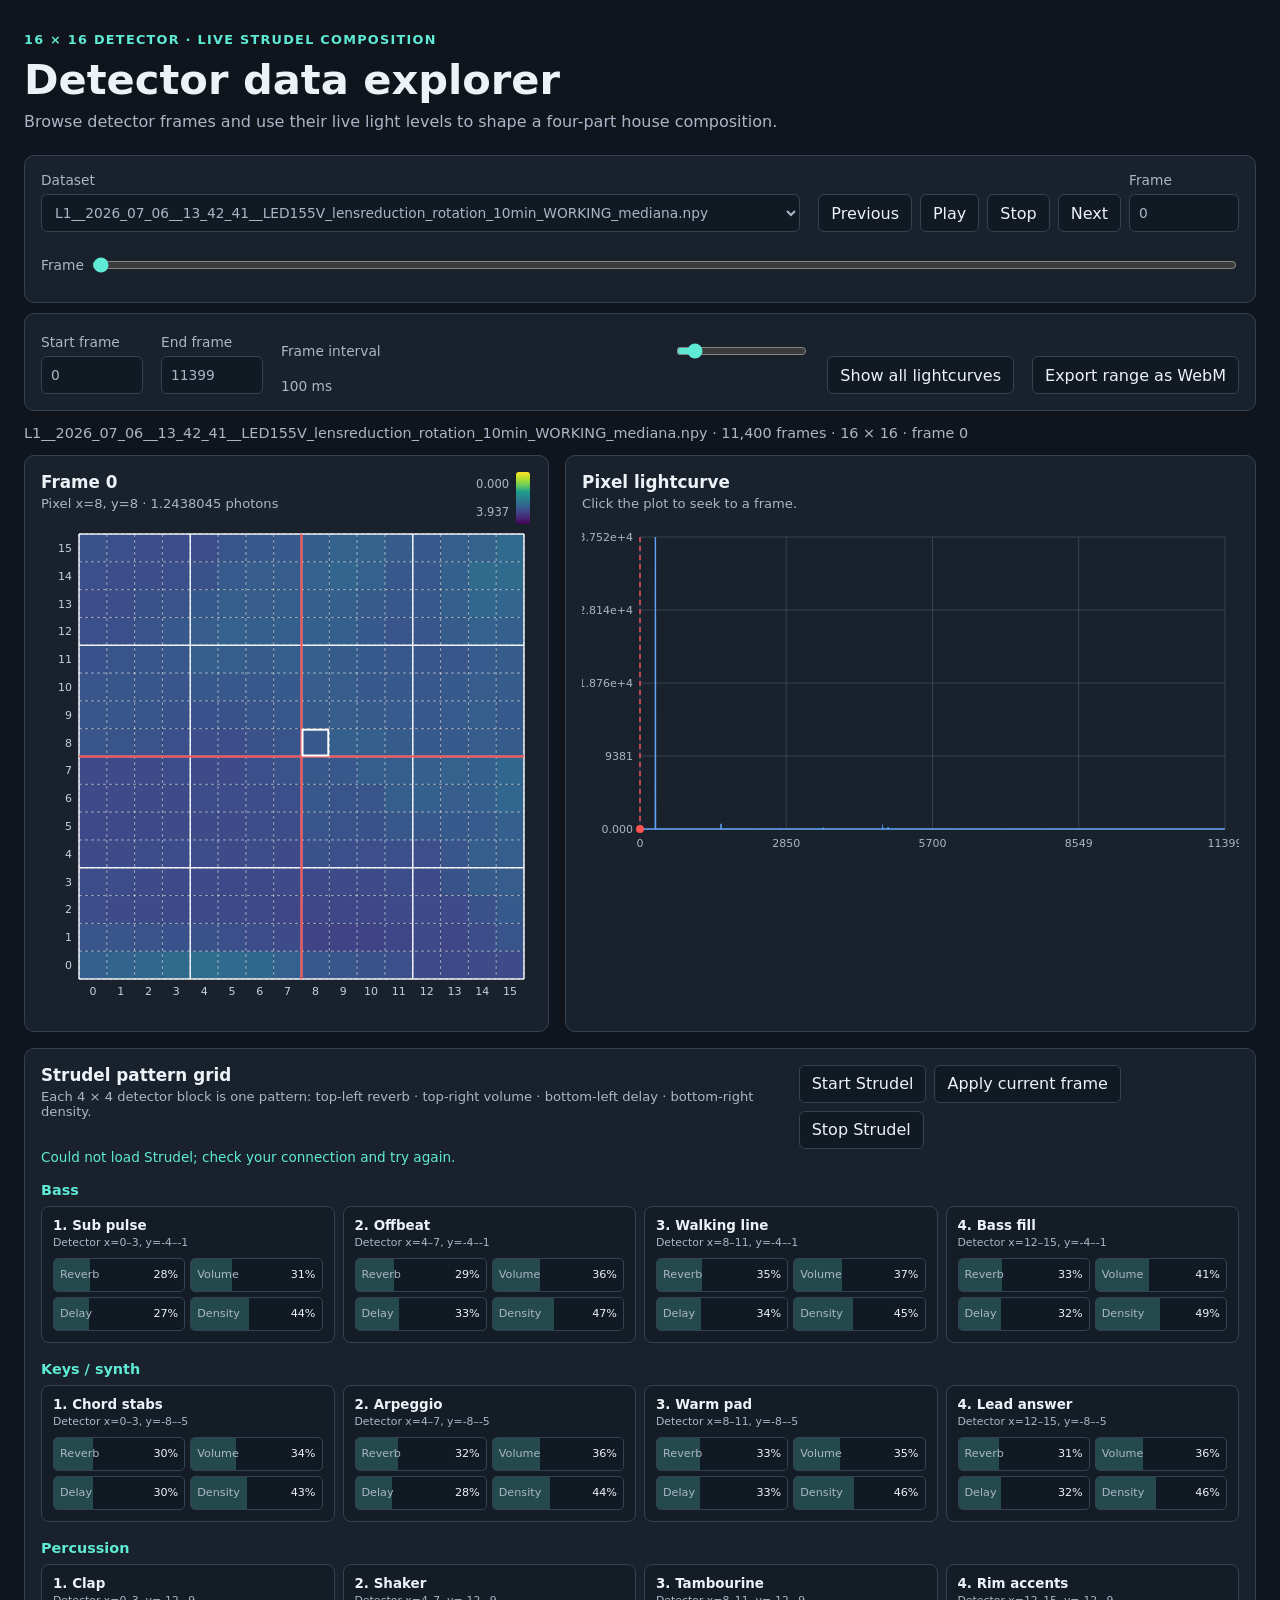
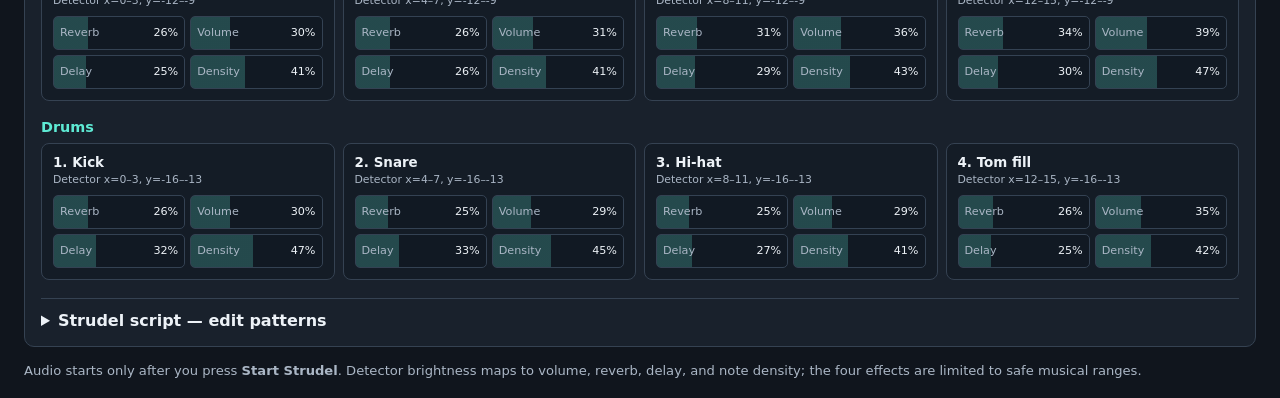
==== index.html @ 8b839a68 "First commit" ====
<!doctype html>
<html lang="en">
  <head>
    <meta charset="utf-8">
    <meta name="viewport" content="width=device-width, initial-scale=1">
    <title>Detector data explorer</title>
    <link rel="stylesheet" href="style.css">
    <script type="module" src="app.js"></script>
  </head>
  <body>
    <main>
      <header>
        <p class="eyebrow">16 × 16 detector · live Strudel composition</p>
        <h1>Detector data explorer</h1>
        <p class="intro">Browse detector frames and use their live light levels to shape a four-part house composition.</p>
      </header>

      <section class="toolbar" aria-label="Dataset and playback controls">
        <label class="dataset-control">
          Dataset
          <select id="dataset"></select>
        </label>
        <div class="transport">
          <button id="previous" type="button">Previous</button>
          <button id="play" type="button">Play</button>
          <button id="stop" type="button">Stop</button>
          <button id="next" type="button">Next</button>
          <label>Frame <input id="frame-number" type="number" min="0" value="0"></label>
        </div>
        <label class="frame-slider">Frame <input id="frame-slider" type="range" min="0" max="0" value="0"></label>
      </section>

      <section class="range-controls" aria-label="Playback settings">
        <label>Start frame <input id="start-frame" type="number" min="0" value="0"></label>
        <label>End frame <input id="end-frame" type="number" min="0" value="0"></label>
        <label class="speed-control">Frame interval <input id="speed" type="range" min="20" max="1000" step="10" value="100"><output id="speed-label">100 ms</output></label>
        <button id="all-curves" type="button" aria-pressed="false">Show all lightcurves</button>
        <button id="export-animation" type="button">Export range as WebM</button>
      </section>

      <p id="status" role="status" aria-live="polite">Loading datasets…</p>
      <p id="error" class="error" role="alert" hidden></p>

      <div class="visualizations">
        <section class="panel detector-panel">
          <div class="panel-heading">
            <div>
              <h2 id="frame-title">Detector frame</h2>
              <p id="pixel-readout">Select a detector pixel</p>
            </div>
            <div class="color-scale" aria-label="Color scale">
              <span id="scale-min"></span>
              <span class="viridis-gradient"></span>
              <span id="scale-max"></span>
            </div>
          </div>
          <canvas id="detector" aria-label="Detector heatmap; click a pixel to select it"></canvas>
        </section>

        <section class="panel lightcurve-panel">
          <div class="panel-heading">
            <div>
              <h2>Pixel lightcurve</h2>
              <p>Click the plot to seek to a frame.</p>
            </div>
          </div>
          <canvas id="lightcurve" aria-label="Selected pixel photon counts over frames"></canvas>
        </section>
      </div>

      <section id="all-curves-panel" class="panel all-curves-panel" hidden>
        <div class="panel-heading">
          <div>
            <h2>All detector lightcurves</h2>
            <p>Each line represents one detector pixel.</p>
          </div>
        </div>
        <canvas id="all-curves-chart" aria-label="Lightcurves for all detector pixels"></canvas>
      </section>

      <section class="panel music-panel">
        <div class="panel-heading">
          <div>
            <h2>Strudel pattern grid</h2>
            <p>Each 4 × 4 detector block is one pattern: top-left reverb · top-right volume · bottom-left delay · bottom-right density.</p>
          </div>
          <div class="strudel-actions">
            <button id="strudel-start" type="button" disabled>Start Strudel</button>
            <button id="strudel-update" type="button" disabled>Apply current frame</button>
            <button id="strudel-stop" type="button" disabled>Stop Strudel</button>
          </div>
        </div>
        <p id="strudel-status" role="status" aria-live="polite">Strudel is not running.</p>
        <div id="pattern-grid" class="pattern-grid" aria-label="Sixteen Strudel patterns and their live controls"></div>
        <details class="code-details">
          <summary>Strudel script — edit patterns</summary>
          <p>Edit the pattern expressions below, keeping the control placeholders if you want detector-driven controls. While Strudel is playing, code edits are applied live.</p>
          <textarea id="strudel-code" spellcheck="false" aria-label="Editable Strudel pattern script"></textarea>
        </details>
      </section>

      <footer>
        <p>Audio starts only after you press <strong>Start Strudel</strong>. Detector brightness maps to volume, reverb, delay, and note density; the four effects are limited to safe musical ranges.</p>
      </footer>
    </main>
  </body>
</html>
---- style.css ----
:root {
  color-scheme: dark;
  font-family: Inter, ui-sans-serif, system-ui, -apple-system, BlinkMacSystemFont, "Segoe UI", sans-serif;
  background: #10151d;
  color: #edf2f7;
  font-synthesis: none;
  --panel: #19212c;
  --line: #354252;
  --muted: #aab6c5;
  --accent: #5eead4;
}

* {
  box-sizing: border-box;
}

body {
  margin: 0;
  min-width: 320px;
}

main {
  width: min(1280px, 100%);
  margin: 0 auto;
  padding: 32px 24px 20px;
}

header {
  margin-bottom: 24px;
}

.eyebrow {
  margin: 0 0 8px;
  color: var(--accent);
  font-size: 0.8rem;
  font-weight: 700;
  letter-spacing: 0.1em;
  text-transform: uppercase;
}

h1,
h2,
p {
  margin-top: 0;
}

h1 {
  margin-bottom: 8px;
  font-size: clamp(1.8rem, 4vw, 2.6rem);
}

.intro,
.panel-heading p,
footer {
  color: var(--muted);
}

.toolbar,
.range-controls {
  display: flex;
  flex-wrap: wrap;
  align-items: end;
  gap: 12px 18px;
  padding: 16px;
  background: var(--panel);
  border: 1px solid var(--line);
  border-radius: 10px;
}

.range-controls {
  margin-top: 10px;
}

label {
  display: grid;
  gap: 6px;
  color: var(--muted);
  font-size: 0.86rem;
}

input,
select,
button {
  min-height: 38px;
  border: 1px solid var(--line);
  border-radius: 6px;
  background: #111923;
  color: inherit;
  font: inherit;
}

input,
select {
  padding: 7px 9px;
}

input[type="range"] {
  padding: 0;
  accent-color: var(--accent);
}

button {
  padding: 7px 12px;
  cursor: pointer;
}

button:hover {
  border-color: var(--accent);
}

button:focus-visible,
input:focus-visible,
select:focus-visible {
  outline: 2px solid var(--accent);
  outline-offset: 2px;
}

.dataset-control {
  flex: 1 1 260px;
}

.dataset-control select {
  width: 100%;
}

.transport {
  display: flex;
  flex-wrap: wrap;
  align-items: end;
  gap: 8px;
}

.transport label {
  width: 110px;
}

.frame-slider {
  flex: 1 1 100%;
  grid-template-columns: auto 1fr;
  align-items: center;
}

.speed-control {
  flex: 1 1 220px;
  grid-template-columns: minmax(110px, 1fr) auto;
  align-items: center;
}

.speed-control output {
  min-width: 54px;
  color: var(--muted);
}

#status {
  min-height: 1.5em;
  margin: 14px 0 8px;
  color: var(--muted);
  font-size: 0.9rem;
}

.error {
  padding: 12px;
  color: #fecaca;
  background: #451a1a;
  border-radius: 6px;
}

.visualizations {
  display: grid;
  grid-template-columns: minmax(320px, 0.95fr) minmax(360px, 1.25fr);
  gap: 16px;
}

.panel {
  min-width: 0;
  padding: 16px;
  background: var(--panel);
  border: 1px solid var(--line);
  border-radius: 10px;
}

.panel-heading {
  display: flex;
  justify-content: space-between;
  gap: 16px;
  min-height: 48px;
}

.panel-heading h2 {
  margin-bottom: 4px;
  font-size: 1.05rem;
}

.panel-heading p {
  margin-bottom: 12px;
  font-size: 0.82rem;
}

#detector {
  display: block;
  width: min(100%, 600px);
  aspect-ratio: 1;
  cursor: crosshair;
}

#lightcurve {
  display: block;
  width: 100%;
  height: 340px;
  cursor: crosshair;
}

.color-scale {
  display: grid;
  grid-template-columns: auto 16px;
  grid-template-rows: 1fr 1fr;
  align-items: center;
  gap: 4px 7px;
  color: var(--muted);
  font-size: 0.72rem;
  text-align: right;
}

.viridis-gradient {
  grid-column: 2;
  grid-row: 1 / span 2;
  width: 14px;
  height: 52px;
  border-radius: 3px;
  background: linear-gradient(to top, #440154, #482878, #3e4989, #31688e, #26828e, #1f9e89, #6cce5a, #b6de2b, #fde725);
}

.all-curves-panel {
  margin-top: 16px;
}

.music-panel {
  margin-top: 16px;
}

.strudel-actions {
  display: flex;
  flex-wrap: wrap;
  align-items: start;
  gap: 8px;
}

#strudel-status {
  min-height: 1.4em;
  margin: 0 0 14px;
  color: var(--accent);
  font-size: 0.85rem;
}

.instrument-row + .instrument-row {
  margin-top: 18px;
}

.instrument-heading {
  margin: 0 0 8px;
  color: var(--accent);
  font-size: 0.9rem;
}

.pattern-row {
  display: grid;
  grid-template-columns: repeat(4, minmax(0, 1fr));
  gap: 8px;
}

.pattern-card {
  min-width: 0;
  padding: 11px;
  border: 1px solid var(--line);
  border-radius: 8px;
  background: #141c26;
}

.pattern-card h4 {
  overflow: hidden;
  margin: 0 0 3px;
  font-size: 0.84rem;
  text-overflow: ellipsis;
  white-space: nowrap;
}

.pattern-location {
  margin: 0 0 9px;
  color: var(--muted);
  font-size: 0.68rem;
}

.pattern-controls {
  display: grid;
  grid-template-columns: repeat(2, minmax(0, 1fr));
  gap: 5px;
}

.pattern-control {
  display: flex;
  min-width: 0;
  min-height: 34px;
  align-items: center;
  justify-content: space-between;
  gap: 5px;
  padding: 5px 6px;
  overflow: hidden;
  border: 1px solid #344253;
  border-radius: 5px;
  background: linear-gradient(
    90deg,
    rgba(94, 234, 212, 0.22) 0,
    rgba(94, 234, 212, 0.22) var(--level, 0%),
    #111923 var(--level, 0%),
    #111923 100%
  );
  color: var(--muted);
  font-size: 0.7rem;
}

.pattern-control output {
  color: #edf2f7;
  font-variant-numeric: tabular-nums;
}

.code-details {
  margin-top: 18px;
  border-top: 1px solid var(--line);
  padding-top: 12px;
}

.code-details summary {
  cursor: pointer;
  font-weight: 650;
}

.code-details p {
  margin: 10px 0;
  color: var(--muted);
  font-size: 0.82rem;
}

#strudel-code {
  display: block;
  width: 100%;
  min-height: 390px;
  resize: vertical;
  padding: 12px;
  background: #0c1118;
  color: #d1fae5;
  font-family: ui-monospace, SFMono-Regular, Menlo, Consolas, monospace;
  font-size: 0.78rem;
  line-height: 1.5;
  tab-size: 2;
}

#all-curves-chart {
  display: block;
  width: 100%;
  height: 320px;
}

footer {
  padding-top: 16px;
  font-size: 0.82rem;
}

footer p {
  margin-bottom: 0;
}

@media (max-width: 850px) {
  main {
    padding: 22px 14px;
  }

  .visualizations {
    grid-template-columns: 1fr;
  }

  .detector-panel {
    justify-self: stretch;
  }

  #detector {
    margin: 0 auto;
  }

  .pattern-row {
    grid-template-columns: repeat(2, minmax(0, 1fr));
  }
}

@media (max-width: 480px) {
  .pattern-row {
    grid-template-columns: 1fr;
  }

  .strudel-actions {
    width: 100%;
  }
}
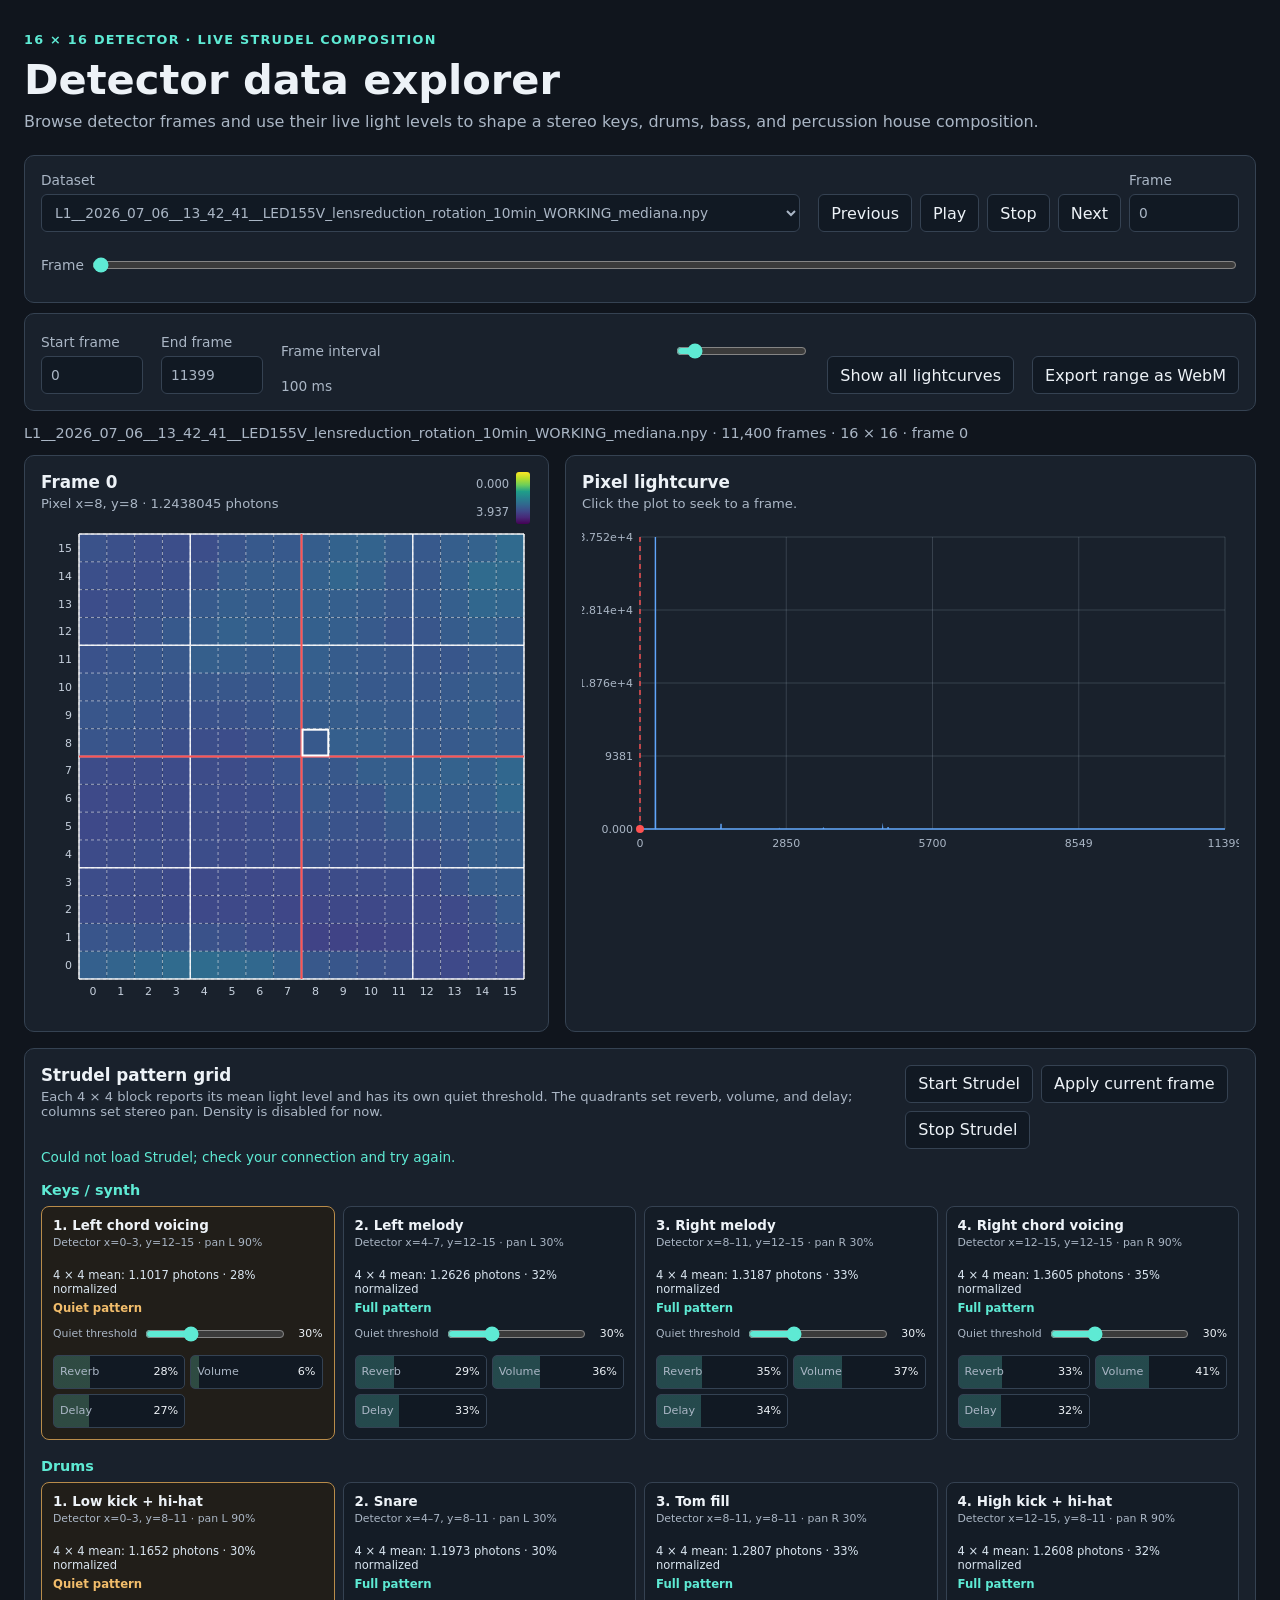
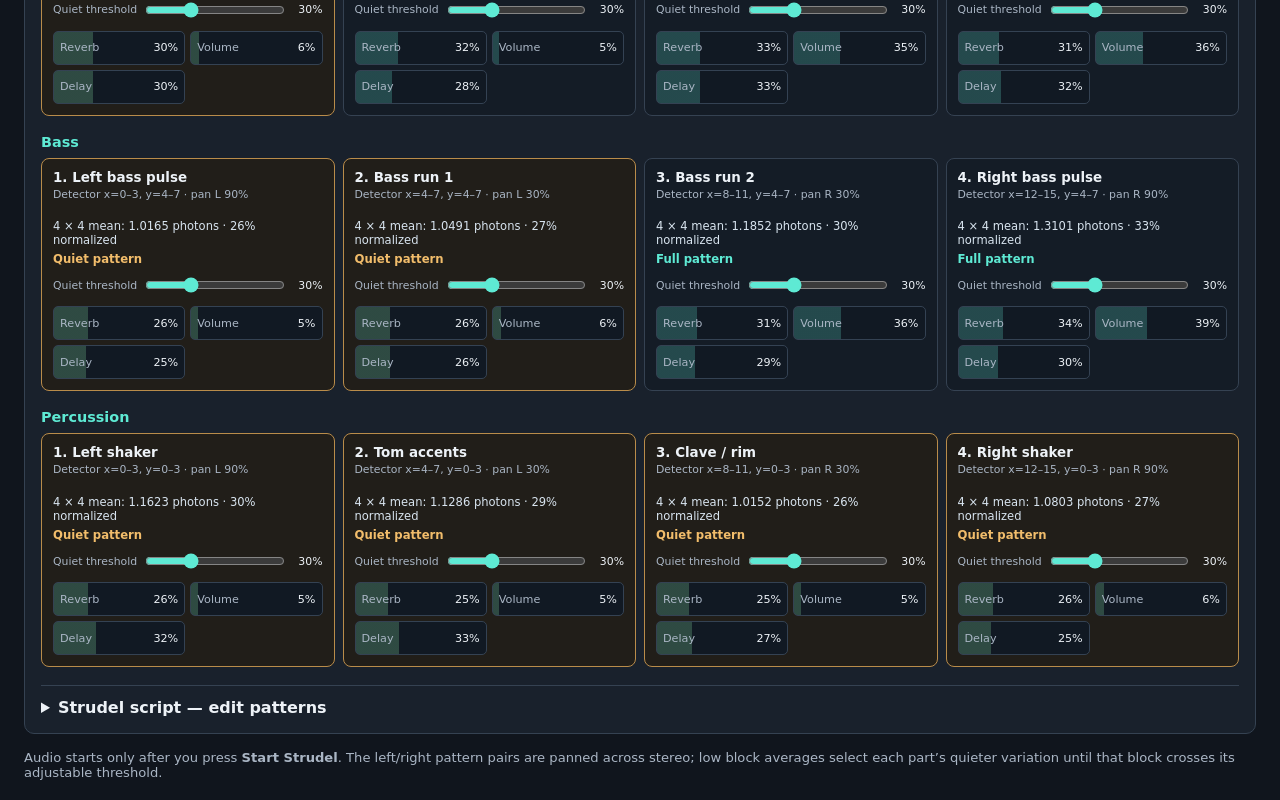
==== commit 9432cfb9: "Enhance detector data explorer with tooltip and pattern adjustments" ====
--- a/index.html
+++ b/index.html
@@ -12,7 +12,7 @@
       <header>
         <p class="eyebrow">16 × 16 detector · live Strudel composition</p>
         <h1>Detector data explorer</h1>
-        <p class="intro">Browse detector frames and use their live light levels to shape a four-part house composition.</p>
+        <p class="intro">Browse detector frames and use their live light levels to shape a stereo keys, drums, bass, and percussion house composition.</p>
       </header>
 
       <section class="toolbar" aria-label="Dataset and playback controls">
@@ -54,7 +54,10 @@
               <span id="scale-max"></span>
             </div>
           </div>
-          <canvas id="detector" aria-label="Detector heatmap; click a pixel to select it"></canvas>
+          <div class="detector-canvas-wrap">
+            <canvas id="detector" aria-label="Detector heatmap; click a pixel to select it, hover for instrument block details"></canvas>
+            <div id="detector-tooltip" class="detector-tooltip" role="status" hidden></div>
+          </div>
         </section>
 
         <section class="panel lightcurve-panel">
@@ -82,7 +85,7 @@
         <div class="panel-heading">
           <div>
             <h2>Strudel pattern grid</h2>
-            <p>Each 4 × 4 detector block is one pattern: top-left reverb · top-right volume · bottom-left delay · bottom-right density.</p>
+            <p>Each 4 × 4 block reports its mean light level and has its own quiet threshold. The quadrants set reverb, volume, and delay; columns set stereo pan. Density is disabled for now.</p>
           </div>
           <div class="strudel-actions">
             <button id="strudel-start" type="button" disabled>Start Strudel</button>
@@ -100,7 +103,7 @@
       </section>
 
       <footer>
-        <p>Audio starts only after you press <strong>Start Strudel</strong>. Detector brightness maps to volume, reverb, delay, and note density; the four effects are limited to safe musical ranges.</p>
+        <p>Audio starts only after you press <strong>Start Strudel</strong>. The left/right pattern pairs are panned across stereo; low block averages select each part’s quieter variation until that block crosses its adjustable threshold.</p>
       </footer>
     </main>
   </body>
--- a/style.css
+++ b/style.css
@@ -203,6 +203,27 @@
   cursor: crosshair;
 }
 
+.detector-canvas-wrap {
+  position: relative;
+  width: min(100%, 600px);
+  margin: 0 auto;
+}
+
+.detector-tooltip {
+  position: absolute;
+  z-index: 2;
+  max-width: min(260px, 90%);
+  padding: 8px 10px;
+  border: 1px solid var(--accent);
+  border-radius: 6px;
+  background: rgba(12, 17, 24, 0.96);
+  color: #edf2f7;
+  font-size: 0.76rem;
+  line-height: 1.4;
+  pointer-events: none;
+  box-shadow: 0 4px 16px rgba(0, 0, 0, 0.35);
+}
+
 #lightcurve {
   display: block;
   width: 100%;
@@ -276,6 +297,11 @@
   background: #141c26;
 }
 
+.pattern-card.quiet-mode {
+  border-color: #b98c4a;
+  background: #211e19;
+}
+
 .pattern-card h4 {
   overflow: hidden;
   margin: 0 0 3px;
@@ -285,9 +311,50 @@
 }
 
 .pattern-location {
-  margin: 0 0 9px;
+  min-height: 2.2em;
+  margin: 0 0 8px;
   color: var(--muted);
   font-size: 0.68rem;
+}
+
+.block-average {
+  margin: 0 0 5px;
+  color: #d8e4ef;
+  font-size: 0.72rem;
+  font-variant-numeric: tabular-nums;
+}
+
+.pattern-state {
+  margin: 0 0 7px;
+  color: var(--accent);
+  font-size: 0.73rem;
+  font-weight: 700;
+}
+
+.quiet-mode .pattern-state {
+  color: #f2bd6b;
+}
+
+.threshold-control {
+  grid-template-columns: auto 1fr auto;
+  align-items: center;
+  gap: 6px;
+  margin-bottom: 9px;
+  color: var(--muted);
+  font-size: 0.68rem;
+}
+
+.threshold-control input {
+  width: 100%;
+  min-height: 20px;
+  padding: 0;
+}
+
+.threshold-control output {
+  min-width: 34px;
+  color: #edf2f7;
+  font-variant-numeric: tabular-nums;
+  text-align: right;
 }
 
 .pattern-controls {
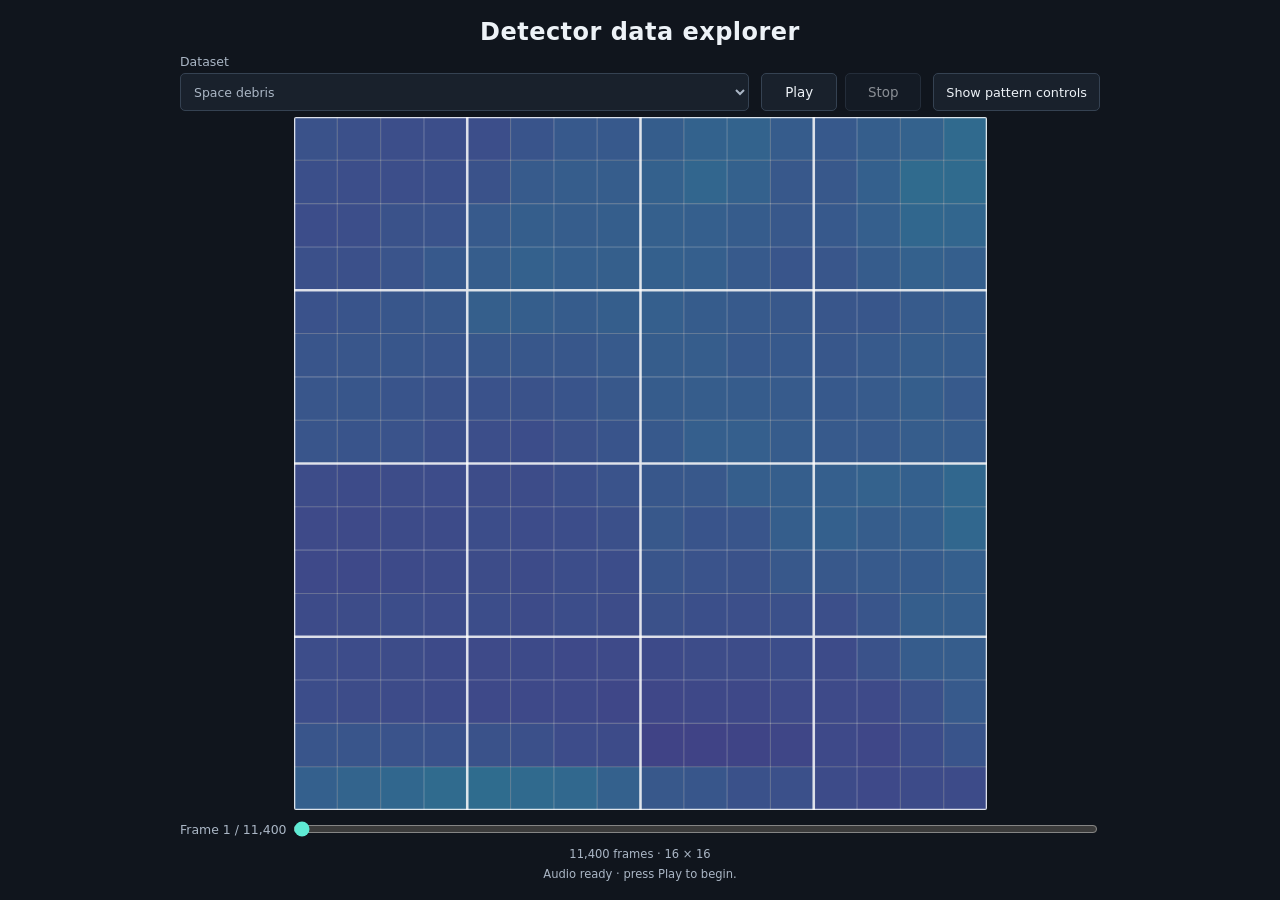
==== commit 1d55e86e: "refactor: streamline HTML structure and enhance CSS styling for improved layout and accessibility - " ====
--- a/index.html
+++ b/index.html
@@ -3,6 +3,7 @@
   <head>
     <meta charset="utf-8">
     <meta name="viewport" content="width=device-width, initial-scale=1">
+    <meta name="theme-color" content="#10151d">
     <title>Detector data explorer</title>
     <link rel="stylesheet" href="style.css">
     <script type="module" src="app.js"></script>
@@ -10,101 +11,34 @@
   <body>
     <main>
       <header>
-        <p class="eyebrow">16 × 16 detector · live Strudel composition</p>
         <h1>Detector data explorer</h1>
-        <p class="intro">Browse detector frames and use their live light levels to shape a stereo keys, drums, bass, and percussion house composition.</p>
       </header>
-
-      <section class="toolbar" aria-label="Dataset and playback controls">
-        <label class="dataset-control">
-          Dataset
-          <select id="dataset"></select>
+      <section class="visualizer" aria-label="Detector data visualizer">
+        <div class="controls">
+          <label class="dataset-control">
+            Dataset
+            <select id="dataset"></select>
+          </label>
+          <div class="transport" aria-label="Playback controls">
+            <button id="play" type="button" disabled>Play</button>
+            <button id="stop" type="button" disabled>Stop</button>
+          </div>
+          <button id="pattern-overlay" class="overlay-toggle" type="button" aria-pressed="false" disabled>
+            Show pattern controls
+          </button>
+        </div>
+        <div class="detector-wrap">
+          <canvas id="detector" aria-label="16 by 16 detector heatmap"></canvas>
+          <div id="detector-tooltip" class="detector-tooltip" role="status" hidden></div>
+        </div>
+        <label class="frame-slider">
+          <span id="frame-label">Frame 1</span>
+          <input id="frame-slider" type="range" min="0" max="0" value="0" disabled>
         </label>
-        <div class="transport">
-          <button id="previous" type="button">Previous</button>
-          <button id="play" type="button">Play</button>
-          <button id="stop" type="button">Stop</button>
-          <button id="next" type="button">Next</button>
-          <label>Frame <input id="frame-number" type="number" min="0" value="0"></label>
-        </div>
-        <label class="frame-slider">Frame <input id="frame-slider" type="range" min="0" max="0" value="0"></label>
+        <p id="status" role="status" aria-live="polite">Loading datasets…</p>
+        <p id="audio-status" role="status" aria-live="polite">Audio will start with playback.</p>
+        <p id="error" role="alert" hidden></p>
       </section>
-
-      <section class="range-controls" aria-label="Playback settings">
-        <label>Start frame <input id="start-frame" type="number" min="0" value="0"></label>
-        <label>End frame <input id="end-frame" type="number" min="0" value="0"></label>
-        <label class="speed-control">Frame interval <input id="speed" type="range" min="20" max="1000" step="10" value="100"><output id="speed-label">100 ms</output></label>
-        <button id="all-curves" type="button" aria-pressed="false">Show all lightcurves</button>
-        <button id="export-animation" type="button">Export range as WebM</button>
-      </section>
-
-      <p id="status" role="status" aria-live="polite">Loading datasets…</p>
-      <p id="error" class="error" role="alert" hidden></p>
-
-      <div class="visualizations">
-        <section class="panel detector-panel">
-          <div class="panel-heading">
-            <div>
-              <h2 id="frame-title">Detector frame</h2>
-              <p id="pixel-readout">Select a detector pixel</p>
-            </div>
-            <div class="color-scale" aria-label="Color scale">
-              <span id="scale-min"></span>
-              <span class="viridis-gradient"></span>
-              <span id="scale-max"></span>
-            </div>
-          </div>
-          <div class="detector-canvas-wrap">
-            <canvas id="detector" aria-label="Detector heatmap; click a pixel to select it, hover for instrument block details"></canvas>
-            <div id="detector-tooltip" class="detector-tooltip" role="status" hidden></div>
-          </div>
-        </section>
-
-        <section class="panel lightcurve-panel">
-          <div class="panel-heading">
-            <div>
-              <h2>Pixel lightcurve</h2>
-              <p>Click the plot to seek to a frame.</p>
-            </div>
-          </div>
-          <canvas id="lightcurve" aria-label="Selected pixel photon counts over frames"></canvas>
-        </section>
-      </div>
-
-      <section id="all-curves-panel" class="panel all-curves-panel" hidden>
-        <div class="panel-heading">
-          <div>
-            <h2>All detector lightcurves</h2>
-            <p>Each line represents one detector pixel.</p>
-          </div>
-        </div>
-        <canvas id="all-curves-chart" aria-label="Lightcurves for all detector pixels"></canvas>
-      </section>
-
-      <section class="panel music-panel">
-        <div class="panel-heading">
-          <div>
-            <h2>Strudel pattern grid</h2>
-            <p>Each 4 × 4 block reports its mean light level and has its own quiet threshold. The quadrants set reverb, volume, and delay; columns set stereo pan. Density is disabled for now.</p>
-          </div>
-          <div class="strudel-actions">
-            <button id="strudel-start" type="button" disabled>Start Strudel</button>
-            <button id="strudel-update" type="button" disabled>Apply current frame</button>
-            <button id="strudel-stop" type="button" disabled>Stop Strudel</button>
-          </div>
-        </div>
-        <p id="strudel-status" role="status" aria-live="polite">Strudel is not running.</p>
-        <div id="pattern-grid" class="pattern-grid" aria-label="Sixteen Strudel patterns and their live controls"></div>
-        <details class="code-details">
-          <summary>Strudel script — edit patterns</summary>
-          <p>Edit the pattern expressions below, keeping the control placeholders if you want detector-driven controls. While Strudel is playing, code edits are applied live.</p>
-          <textarea id="strudel-code" spellcheck="false" aria-label="Editable Strudel pattern script"></textarea>
-        </details>
-      </section>
-
-      <footer>
-        <p>Audio starts only after you press <strong>Start Strudel</strong>. The left/right pattern pairs are panned across stereo; low block averages select each part’s quieter variation until that block crosses its adjustable threshold.</p>
-      </footer>
     </main>
   </body>
 </html>
--- a/style.css
+++ b/style.css
@@ -4,7 +4,6 @@
   background: #10151d;
   color: #edf2f7;
   font-synthesis: none;
-  --panel: #19212c;
   --line: #354252;
   --muted: #aab6c5;
   --accent: #5eead4;
@@ -15,67 +14,64 @@
 }
 
 body {
+  min-width: 280px;
+  min-height: 100dvh;
+  height: 100dvh;
   margin: 0;
-  min-width: 320px;
 }
 
 main {
-  width: min(1280px, 100%);
+  display: flex;
+  width: min(1120px, 100%);
+  height: 100%;
+  flex-direction: column;
   margin: 0 auto;
-  padding: 32px 24px 20px;
+  padding: clamp(10px, 2vh, 20px) clamp(14px, 2vw, 24px);
 }
 
 header {
-  margin-bottom: 24px;
-}
-
-.eyebrow {
-  margin: 0 0 8px;
-  color: var(--accent);
-  font-size: 0.8rem;
-  font-weight: 700;
-  letter-spacing: 0.1em;
-  text-transform: uppercase;
-}
-
-h1,
-h2,
-p {
-  margin-top: 0;
+  flex: none;
+  margin-bottom: 8px;
+  text-align: center;
 }
 
 h1 {
-  margin-bottom: 8px;
-  font-size: clamp(1.8rem, 4vw, 2.6rem);
-}
-
-.intro,
-.panel-heading p,
-footer {
-  color: var(--muted);
-}
-
-.toolbar,
-.range-controls {
+  margin: 0;
+  font-size: clamp(1.15rem, 3vw, 1.5rem);
+  font-weight: 550;
+  letter-spacing: 0.02em;
+}
+
+.visualizer {
+  display: grid;
+  width: 100%;
+  min-height: 0;
+  flex: 1;
+  grid-template-rows: auto minmax(0, 1fr) auto auto auto;
+  gap: 6px;
+}
+
+.controls {
   display: flex;
+  width: min(100%, 920px);
+  flex: none;
   flex-wrap: wrap;
   align-items: end;
-  gap: 12px 18px;
-  padding: 16px;
-  background: var(--panel);
-  border: 1px solid var(--line);
-  border-radius: 10px;
-}
-
-.range-controls {
-  margin-top: 10px;
+  justify-content: center;
+  gap: 8px 12px;
+  margin: 0 auto;
+}
+
+.dataset-control {
+  min-width: 160px;
+  flex: 1 1 220px;
 }
 
 label {
   display: grid;
-  gap: 6px;
+  gap: 4px;
   color: var(--muted);
-  font-size: 0.86rem;
+  font-size: 0.78rem;
 }
 
 input,
@@ -83,28 +79,36 @@
 button {
   min-height: 38px;
   border: 1px solid var(--line);
-  border-radius: 6px;
-  background: #111923;
+  border-radius: 5px;
+  background: #19212c;
   color: inherit;
   font: inherit;
 }
 
 input,
 select {
-  padding: 7px 9px;
+  padding: 6px 9px;
+}
+
+select {
+  width: 100%;
+  max-width: 100%;
 }
 
 input[type="range"] {
+  min-height: 22px;
   padding: 0;
   accent-color: var(--accent);
 }
 
 button {
-  padding: 7px 12px;
+  min-width: 76px;
+  padding: 6px 12px;
   cursor: pointer;
-}
-
-button:hover {
+  font-size: 0.84rem;
+}
+
+button:hover:not(:disabled) {
   border-color: var(--accent);
 }
 
@@ -112,358 +116,112 @@
 input:focus-visible,
 select:focus-visible {
   outline: 2px solid var(--accent);
-  outline-offset: 2px;
-}
-
-.dataset-control {
-  flex: 1 1 260px;
-}
-
-.dataset-control select {
-  width: 100%;
+  outline-offset: 3px;
+}
+
+button:disabled,
+input:disabled,
+select:disabled {
+  cursor: wait;
+  opacity: 0.55;
 }
 
 .transport {
   display: flex;
-  flex-wrap: wrap;
-  align-items: end;
+  flex: none;
   gap: 8px;
 }
 
-.transport label {
-  width: 110px;
-}
-
-.frame-slider {
-  flex: 1 1 100%;
-  grid-template-columns: auto 1fr;
-  align-items: center;
-}
-
-.speed-control {
-  flex: 1 1 220px;
-  grid-template-columns: minmax(110px, 1fr) auto;
-  align-items: center;
-}
-
-.speed-control output {
-  min-width: 54px;
-  color: var(--muted);
-}
-
-#status {
-  min-height: 1.5em;
-  margin: 14px 0 8px;
-  color: var(--muted);
-  font-size: 0.9rem;
-}
-
-.error {
-  padding: 12px;
-  color: #fecaca;
-  background: #451a1a;
-  border-radius: 6px;
-}
-
-.visualizations {
-  display: grid;
-  grid-template-columns: minmax(320px, 0.95fr) minmax(360px, 1.25fr);
-  gap: 16px;
-}
-
-.panel {
-  min-width: 0;
-  padding: 16px;
-  background: var(--panel);
-  border: 1px solid var(--line);
-  border-radius: 10px;
-}
-
-.panel-heading {
-  display: flex;
-  justify-content: space-between;
-  gap: 16px;
-  min-height: 48px;
-}
-
-.panel-heading h2 {
-  margin-bottom: 4px;
-  font-size: 1.05rem;
-}
-
-.panel-heading p {
-  margin-bottom: 12px;
-  font-size: 0.82rem;
+.overlay-toggle {
+  min-height: 38px;
+  flex: none;
+  padding: 6px 12px;
+  font-size: 0.8rem;
+}
+
+#pattern-overlay[aria-pressed="true"] {
+  border-color: var(--accent);
+  color: var(--accent);
+}
+
+.detector-wrap {
+  position: relative;
+  width: min(100%, 920px);
+  height: auto;
+  max-height: 100%;
+  aspect-ratio: 1;
+  justify-self: center;
+  align-self: center;
+  overflow: hidden;
 }
 
 #detector {
   display: block;
-  width: min(100%, 600px);
-  aspect-ratio: 1;
-  cursor: crosshair;
-}
-
-.detector-canvas-wrap {
-  position: relative;
-  width: min(100%, 600px);
-  margin: 0 auto;
+  width: 100%;
+  height: 100%;
+  border-radius: 2px;
 }
 
 .detector-tooltip {
   position: absolute;
-  z-index: 2;
-  max-width: min(260px, 90%);
+  z-index: 1;
+  max-width: min(250px, 90%);
   padding: 8px 10px;
   border: 1px solid var(--accent);
-  border-radius: 6px;
+  border-radius: 5px;
   background: rgba(12, 17, 24, 0.96);
   color: #edf2f7;
   font-size: 0.76rem;
   line-height: 1.4;
   pointer-events: none;
-  box-shadow: 0 4px 16px rgba(0, 0, 0, 0.35);
-}
-
-#lightcurve {
-  display: block;
-  width: 100%;
-  height: 340px;
-  cursor: crosshair;
-}
-
-.color-scale {
-  display: grid;
-  grid-template-columns: auto 16px;
-  grid-template-rows: 1fr 1fr;
+}
+
+.frame-slider {
+  width: min(100%, 920px);
+  grid-row: 3;
+  grid-template-columns: auto 1fr;
   align-items: center;
-  gap: 4px 7px;
+  justify-self: center;
+}
+
+#status,
+#audio-status,
+#error {
+  min-height: 1em;
+  margin: 0;
   color: var(--muted);
   font-size: 0.72rem;
-  text-align: right;
-}
-
-.viridis-gradient {
-  grid-column: 2;
-  grid-row: 1 / span 2;
-  width: 14px;
-  height: 52px;
-  border-radius: 3px;
-  background: linear-gradient(to top, #440154, #482878, #3e4989, #31688e, #26828e, #1f9e89, #6cce5a, #b6de2b, #fde725);
-}
-
-.all-curves-panel {
-  margin-top: 16px;
-}
-
-.music-panel {
-  margin-top: 16px;
-}
-
-.strudel-actions {
-  display: flex;
-  flex-wrap: wrap;
-  align-items: start;
-  gap: 8px;
-}
-
-#strudel-status {
-  min-height: 1.4em;
-  margin: 0 0 14px;
-  color: var(--accent);
-  font-size: 0.85rem;
-}
-
-.instrument-row + .instrument-row {
-  margin-top: 18px;
-}
-
-.instrument-heading {
-  margin: 0 0 8px;
-  color: var(--accent);
-  font-size: 0.9rem;
-}
-
-.pattern-row {
-  display: grid;
-  grid-template-columns: repeat(4, minmax(0, 1fr));
-  gap: 8px;
-}
-
-.pattern-card {
-  min-width: 0;
-  padding: 11px;
-  border: 1px solid var(--line);
-  border-radius: 8px;
-  background: #141c26;
-}
-
-.pattern-card.quiet-mode {
-  border-color: #b98c4a;
-  background: #211e19;
-}
-
-.pattern-card h4 {
-  overflow: hidden;
-  margin: 0 0 3px;
-  font-size: 0.84rem;
-  text-overflow: ellipsis;
-  white-space: nowrap;
-}
-
-.pattern-location {
-  min-height: 2.2em;
-  margin: 0 0 8px;
-  color: var(--muted);
-  font-size: 0.68rem;
-}
-
-.block-average {
-  margin: 0 0 5px;
-  color: #d8e4ef;
-  font-size: 0.72rem;
-  font-variant-numeric: tabular-nums;
-}
-
-.pattern-state {
-  margin: 0 0 7px;
-  color: var(--accent);
-  font-size: 0.73rem;
-  font-weight: 700;
-}
-
-.quiet-mode .pattern-state {
-  color: #f2bd6b;
-}
-
-.threshold-control {
-  grid-template-columns: auto 1fr auto;
-  align-items: center;
-  gap: 6px;
-  margin-bottom: 9px;
-  color: var(--muted);
-  font-size: 0.68rem;
-}
-
-.threshold-control input {
-  width: 100%;
-  min-height: 20px;
-  padding: 0;
-}
-
-.threshold-control output {
-  min-width: 34px;
-  color: #edf2f7;
-  font-variant-numeric: tabular-nums;
-  text-align: right;
-}
-
-.pattern-controls {
-  display: grid;
-  grid-template-columns: repeat(2, minmax(0, 1fr));
-  gap: 5px;
-}
-
-.pattern-control {
-  display: flex;
-  min-width: 0;
-  min-height: 34px;
-  align-items: center;
-  justify-content: space-between;
-  gap: 5px;
-  padding: 5px 6px;
-  overflow: hidden;
-  border: 1px solid #344253;
-  border-radius: 5px;
-  background: linear-gradient(
-    90deg,
-    rgba(94, 234, 212, 0.22) 0,
-    rgba(94, 234, 212, 0.22) var(--level, 0%),
-    #111923 var(--level, 0%),
-    #111923 100%
-  );
-  color: var(--muted);
-  font-size: 0.7rem;
-}
-
-.pattern-control output {
-  color: #edf2f7;
-  font-variant-numeric: tabular-nums;
-}
-
-.code-details {
-  margin-top: 18px;
-  border-top: 1px solid var(--line);
-  padding-top: 12px;
-}
-
-.code-details summary {
-  cursor: pointer;
-  font-weight: 650;
-}
-
-.code-details p {
-  margin: 10px 0;
-  color: var(--muted);
-  font-size: 0.82rem;
-}
-
-#strudel-code {
-  display: block;
-  width: 100%;
-  min-height: 390px;
-  resize: vertical;
-  padding: 12px;
-  background: #0c1118;
-  color: #d1fae5;
-  font-family: ui-monospace, SFMono-Regular, Menlo, Consolas, monospace;
-  font-size: 0.78rem;
-  line-height: 1.5;
-  tab-size: 2;
-}
-
-#all-curves-chart {
-  display: block;
-  width: 100%;
-  height: 320px;
-}
-
-footer {
-  padding-top: 16px;
-  font-size: 0.82rem;
-}
-
-footer p {
-  margin-bottom: 0;
-}
-
-@media (max-width: 850px) {
+  line-height: 1.2;
+  text-align: center;
+}
+
+#error {
+  color: #fecaca;
+}
+
+[hidden] {
+  display: none !important;
+}
+
+@media (max-width: 560px) {
   main {
-    padding: 22px 14px;
-  }
-
-  .visualizations {
-    grid-template-columns: 1fr;
-  }
-
-  .detector-panel {
-    justify-self: stretch;
-  }
-
-  #detector {
-    margin: 0 auto;
-  }
-
-  .pattern-row {
-    grid-template-columns: repeat(2, minmax(0, 1fr));
-  }
-}
-
-@media (max-width: 480px) {
-  .pattern-row {
-    grid-template-columns: 1fr;
-  }
-
-  .strudel-actions {
-    width: 100%;
-  }
-}
+    padding: 10px 12px;
+  }
+
+  .controls {
+    gap: 6px 8px;
+  }
+
+  .dataset-control {
+    min-width: 120px;
+    flex-basis: 150px;
+  }
+
+  .transport {
+    gap: 6px;
+  }
+
+  .overlay-toggle {
+    padding-inline: 9px;
+  }
+}
